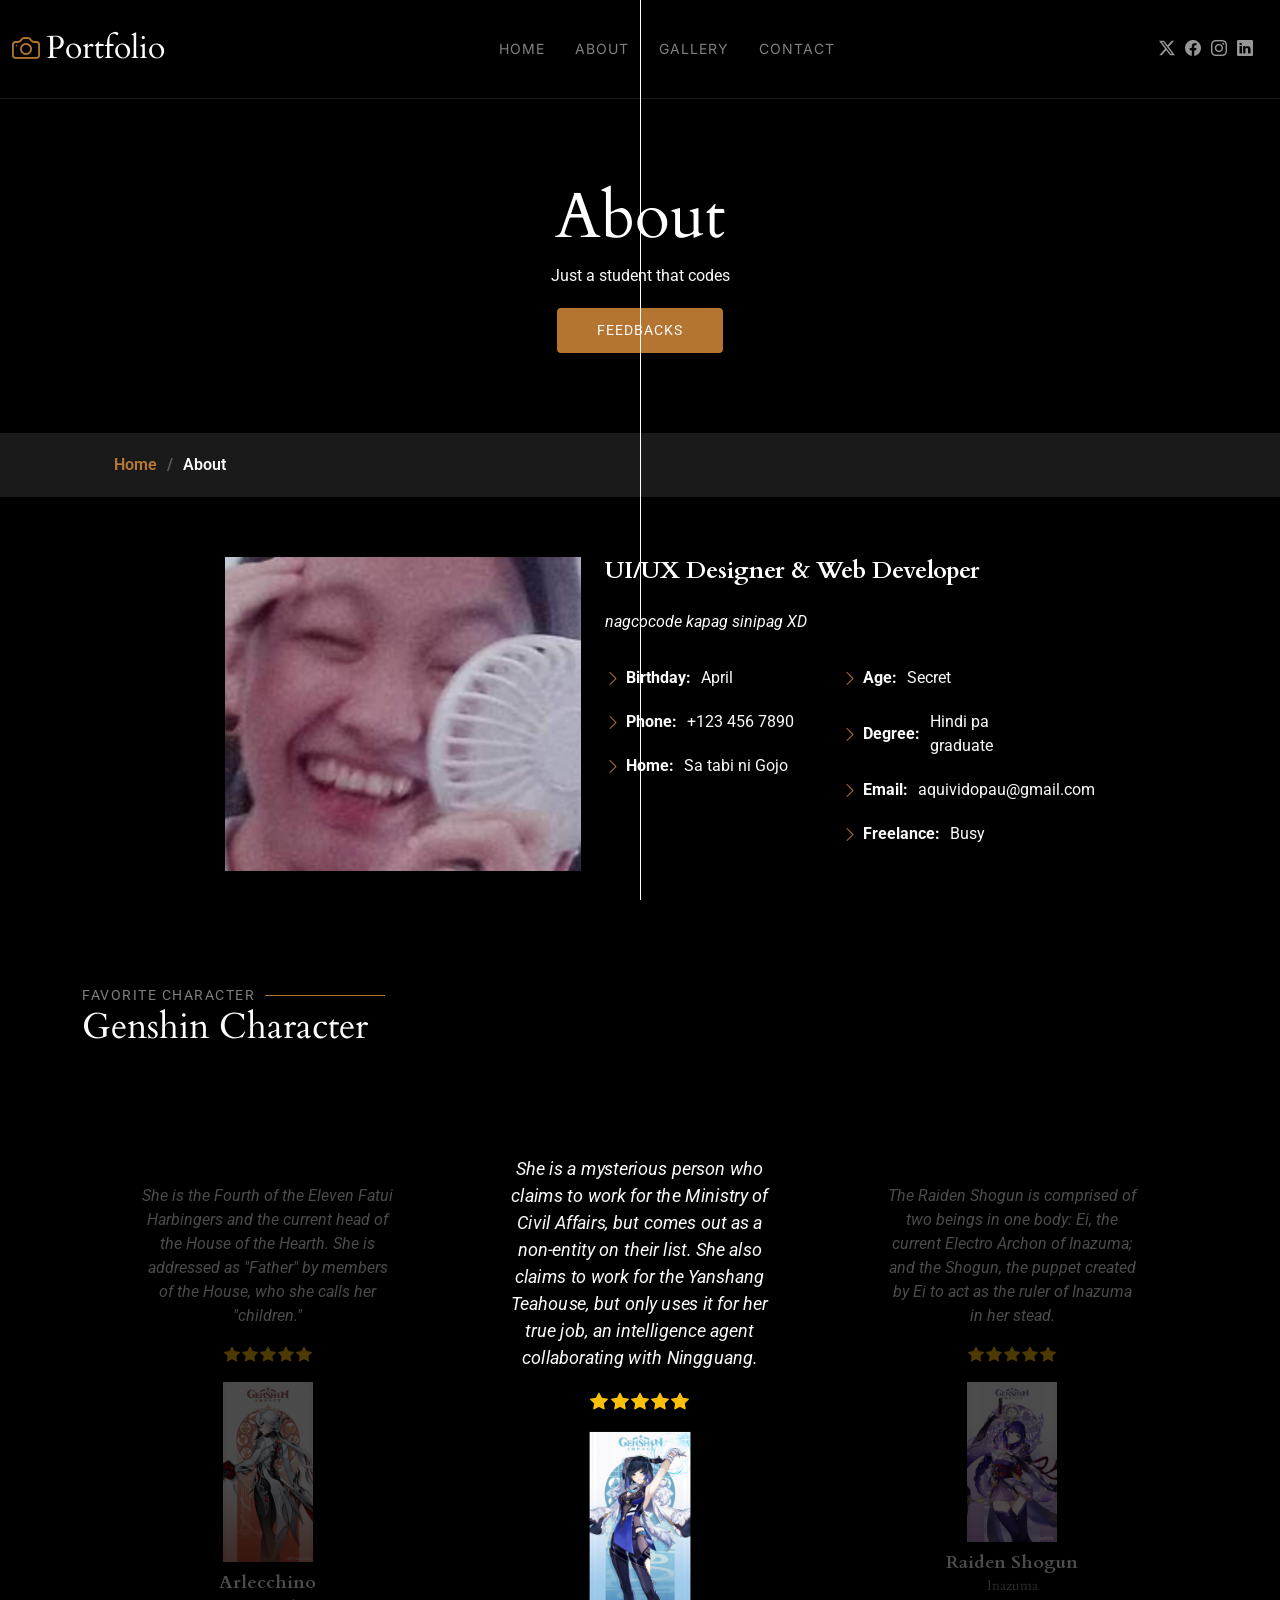
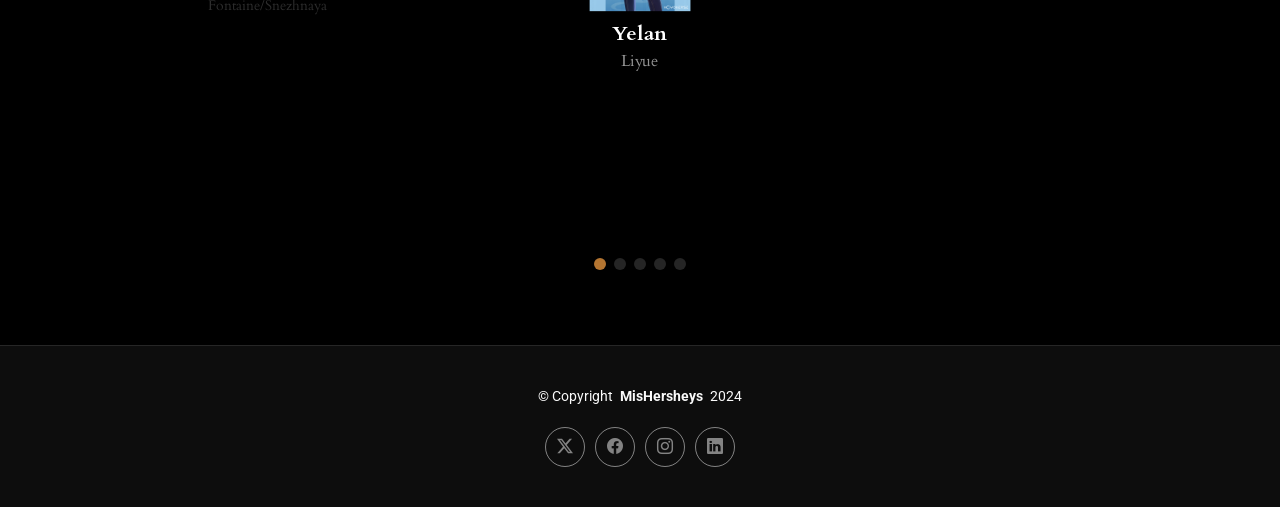
==== about.html @ ea3044c4 "initial commit" ====
<!DOCTYPE html>
<html lang="en">

<head>
  <meta charset="utf-8">
  <meta content="width=device-width, initial-scale=1.0" name="viewport">
  <title>About</title>
  <meta name="description" content="">
  <meta name="keywords" content="">

  <!-- Favicons -->
  <link href="assets/img/favicon.png" rel="icon">
  <link href="assets/img/apple-touch-icon.png" rel="apple-touch-icon">

  <!-- Fonts -->
  <link href="https://fonts.googleapis.com" rel="preconnect">
  <link href="https://fonts.gstatic.com" rel="preconnect" crossorigin>
  <link
    href="https://fonts.googleapis.com/css2?family=Roboto:ital,wght@0,100;0,300;0,400;0,500;0,700;0,900;1,100;1,300;1,400;1,500;1,700;1,900&family=Inter:wght@100;200;300;400;500;600;700;800;900&family=Cardo:ital,wght@0,400;0,700;1,400;1,700&display=swap"
    rel="stylesheet">

  <!-- Vendor CSS Files -->
  <link href="assets/vendor/bootstrap/css/bootstrap.min.css" rel="stylesheet">
  <link href="assets/vendor/bootstrap-icons/bootstrap-icons.css" rel="stylesheet">
  <link href="assets/vendor/aos/aos.css" rel="stylesheet">
  <link href="assets/vendor/glightbox/css/glightbox.min.css" rel="stylesheet">
  <link href="assets/vendor/swiper/swiper-bundle.min.css" rel="stylesheet">

  <!-- Main CSS File -->
  <link href="assets/css/main.css" rel="stylesheet">


</head>

<body class="about-page">

  <header id="header" class="header d-flex align-items-center sticky-top">
    <div class="container-fluid position-relative d-flex align-items-center justify-content-between">

      <a href="index.html" class="logo d-flex align-items-center me-auto me-xl-0">
        <i class="bi bi-camera"></i>
        <h1 class="sitename">Portfolio</h1>
      </a>

      <nav id="navmenu" class="navmenu">
        <ul>
          <li><a href="index.html">Home<br></a></li>
          <li><a href="about.html">About</a></li>
          <li><a href="gallery.html">Gallery</a></li>
          <li><a href="contact.html">Contact</a></li>
        </ul>
        <i class="mobile-nav-toggle d-xl-none bi bi-list"></i>
      </nav>

      <div class="header-social-links">
        <a href="#" class="twitter"><i class="bi bi-twitter-x"></i></a>
        <a href="#" class="facebook"><i class="bi bi-facebook"></i></a>
        <a href="#" class="instagram"><i class="bi bi-instagram"></i></a>
        <a href="#" class="linkedin"><i class="bi bi-linkedin"></i></a>
      </div>

    </div>
  </header>

  <main class="main">

    <!-- Page Title -->
    <div class="page-title" data-aos="fade">
      <div class="heading">
        <div class="container">
          <div class="row d-flex justify-content-center text-center">
            <div class="col-lg-8">
              <h1>About</h1>
              <p class="mb-0">Just a student that codes</p>
              <a href="contact.html" class="cta-btn">Feedbacks<br></a>
            </div>
          </div>
        </div>
      </div>
      <nav class="breadcrumbs">
        <div class="container">
          <ol>
            <li><a href="index.html">Home</a></li>
            <li class="current">About</li>
          </ol>
        </div>
      </nav>
    </div><!-- End Page Title -->

    <!-- About Section -->
    <section id="about" class="about section">

      <div class="container" data-aos="fade-up" data-aos-delay="100">

        <div class="row gy-4 justify-content-center">
          <div class="col-lg-4">
            <img src="assets/img/jinni.jpg" class="img-fluid" alt="">
          </div>
          <div class="col-lg-5 content">
            <h2>UI/UX Designer &amp; Web Developer</h2>
            <p class="fst-italic py-3">
              nagcocode kapag sinipag XD
            </p>
            <div class="row">
              <div class="col-lg-6">
                <ul>
                  <li><i class="bi bi-chevron-right"></i> <strong>Birthday:</strong> <span>April</span></li>
                  <li><i class="bi bi-chevron-right"></i> <strong>Phone:</strong> <span>+123 456 7890</span></li>
                  <li><i class="bi bi-chevron-right"></i> <strong>Home:</strong> <span>Sa tabi ni Gojo</span></li>
                </ul>
              </div>
              <div class="col-lg-6">
                <ul>
                  <li><i class="bi bi-chevron-right"></i> <strong>Age:</strong> <span>Secret</span></li>
                  <li><i class="bi bi-chevron-right"></i> <strong>Degree:</strong> <span>Hindi pa graduate</span></li>
                  <li><i class="bi bi-chevron-right"></i> <strong>Email:</strong> <span>aquividopau@gmail.com</span>
                  </li>
                  <li><i class="bi bi-chevron-right"></i> <strong>Freelance:</strong> <span>Busy</span></li>
                </ul>
              </div>
            </div>
          </div>
        </div>

      </div>

    </section><!-- /About Section -->

    <!-- Testimonials Section -->
    <section id="testimonials" class="testimonials section">

      <!-- Section Title -->
      <div class="container section-title" data-aos="fade-up">
        <h2>Favorite Character</h2>
        <p>Genshin Character</p>
      </div><!-- End Section Title -->

      <div class="container" data-aos="fade-up" data-aos-delay="100">

        <div class="swiper init-swiper">
          <script type="application/json" class="swiper-config">
            {
              "loop": true,
              "speed": 600,
              "autoplay": {
                "delay": 5000
              },
              "slidesPerView": "auto",
              "pagination": {
                "el": ".swiper-pagination",
                "type": "bullets",
                "clickable": true
              },
              "breakpoints": {
                "320": {
                  "slidesPerView": 1,
                  "spaceBetween": 40
                },
                "1200": {
                  "slidesPerView": 3,
                  "spaceBetween": 1
                }
              }
            }
          </script>
          <div class="swiper-wrapper">
            <div class="swiper-slide">
              <div class="testimonial-item">
                <div class="stars">
                  <p>
                    She is the Fourth of the Eleven Fatui Harbingers and the current head of the House of the Hearth.
                    She is addressed as "Father" by members of the House, who she calls her "children."
                  </p>
                  <i class="bi bi-star-fill"></i><i class="bi bi-star-fill"></i><i class="bi bi-star-fill"></i><i
                    class="bi bi-star-fill"></i><i class="bi bi-star-fill"></i>
                </div>
                <div class="profile mt-auto">
                  <img src="assets/img/testimonials/Arlecchino_Card.png" class="testimonial-img" alt="">
                  <h3>Arlecchino</h3>
                  <h4>Fontaine/Snezhnaya</h4>
                </div>
              </div>
            </div><!-- End testimonial item -->

            <div class="swiper-slide">
              <div class="testimonial-item">
                <p>
                  She is a mysterious person who claims to work for the Ministry of Civil Affairs, but comes out as a
                  non-entity on their list. She also claims to work for the Yanshang Teahouse, but only uses it for her
                  true job, an intelligence agent collaborating with Ningguang.
                </p>
                <div class="stars">
                  <i class="bi bi-star-fill"></i><i class="bi bi-star-fill"></i><i class="bi bi-star-fill"></i><i
                    class="bi bi-star-fill"></i><i class="bi bi-star-fill"></i>
                </div>
                <div class="profile mt-auto">
                  <img src="assets/img/testimonials/Yelan_Card.png" class="testimonial-img" alt="">
                  <h3>Yelan</h3>
                  <h4>Liyue</h4>
                </div>
              </div>
            </div><!-- End testimonial item -->

            <div class="swiper-slide">
              <div class="testimonial-item">
                <div class="stars">
                  <p>
                    The Raiden Shogun is comprised of two beings in one body: Ei, the current Electro Archon of Inazuma;
                    and the Shogun, the puppet created by Ei to act as the ruler of Inazuma in her stead.
                  </p>
                  <i class="bi bi-star-fill"></i><i class="bi bi-star-fill"></i><i class="bi bi-star-fill"></i><i
                    class="bi bi-star-fill"></i><i class="bi bi-star-fill"></i>
                </div>
                <div class="profile mt-auto">
                  <img src="assets/img/testimonials/Raiden_Shogun_Card.png" class="testimonial-img" alt="">
                  <h3>Raiden Shogun</h3>
                  <h4>Inazuma</h4>
                </div>
              </div>
            </div><!-- End testimonial item -->

            <div class="swiper-slide">
              <div class="testimonial-item">
                <div class="stars">
                  <p>
                    A Saurian Hunter from the Scions of the Canopy with the Ancient Name "Malipo," Kinich is a taciturn
                    individual who has a knack for calculating the price of any request — even wetwork — due to his
                    utilitarian philosophy. He is almost always seen with the egocentric self-proclaimed "Almighty
                    Dragonlord" K'uhul Ajaw, whom he regularly quarrels with.
                  </p>
                  <i class="bi bi-star-fill"></i><i class="bi bi-star-fill"></i><i class="bi bi-star-fill"></i><i
                    class="bi bi-star-fill"></i><i class="bi bi-star-fill"></i>
                </div>

                <div class="profile mt-auto">
                  <img src="assets/img/testimonials/Kinich_Card.png" class="testimonial-img" alt="">
                  <h3>Kinich</h3>
                  <h4>Natlan</h4>
                </div>
              </div>
            </div><!-- End testimonial item -->

            <div class="swiper-slide">
              <div class="testimonial-item">
                <div class="stars">
                  <p>
                    A wandering samurai of the once-famed Kaedehara Clan with an ability to read the sounds of nature,
                    Kazuha is a temporary crewmember of The Crux. Despite being burdened by the many happenings of his
                    past, Kazuha still maintains an easygoing disposition.
                  </p>
                  <i class="bi bi-star-fill"></i><i class="bi bi-star-fill"></i><i class="bi bi-star-fill"></i><i
                    class="bi bi-star-fill"></i><i class="bi bi-star-fill"></i>
                </div>

                <div class="profile mt-auto">
                  <img src="assets/img/testimonials/Kaedehara_Kazuha_Card.png" class="testimonial-img" alt="">
                  <h3>Kaedehara Kazuha</h3>
                  <h4>Inazuma</h4>
                </div>
              </div>
            </div><!-- End testimonial item -->

          </div>
          <div class="swiper-pagination"></div>
        </div>

      </div>

    </section><!-- /Testimonials Section -->

  </main>

  <footer id="footer" class="footer">

    <div class="container">
      <div class="copyright text-center ">
        <p>© <span>Copyright</span> <strong class="px-1 sitename">MisHersheys</strong> <span>2024</span></p>
      </div>
      <div class="social-links d-flex justify-content-center">
        <a href=""><i class="bi bi-twitter-x"></i></a>
        <a href=""><i class="bi bi-facebook"></i></a>
        <a href=""><i class="bi bi-instagram"></i></a>
        <a href=""><i class="bi bi-linkedin"></i></a>
      </div>

    </div>

  </footer>

  <!-- Scroll Top -->
  <a href="#" id="scroll-top" class="scroll-top d-flex align-items-center justify-content-center"><i
      class="bi bi-arrow-up-short"></i></a>

  <!-- Preloader -->
  <div id="preloader">
    <div class="line"></div>
  </div>

  <!-- Vendor JS Files -->
  <script src="assets/vendor/bootstrap/js/bootstrap.bundle.min.js"></script>
  <script src="assets/vendor/php-email-form/validate.js"></script>
  <script src="assets/vendor/aos/aos.js"></script>
  <script src="assets/vendor/glightbox/js/glightbox.min.js"></script>
  <script src="assets/vendor/swiper/swiper-bundle.min.js"></script>

  <!-- Main JS File -->
  <script src="assets/js/main.js"></script>

</body>

</html>
---- assets/css/main.css ----
/**
* Template Name: PhotoFolio
* Template URL: https://bootstrapmade.com/photofolio-bootstrap-photography-website-template/
* Updated: Aug 07 2024 with Bootstrap v5.3.3
* Author: BootstrapMade.com
* License: https://bootstrapmade.com/license/
*/

/*--------------------------------------------------------------
# Font & Color Variables
# Help: https://bootstrapmade.com/color-system/
--------------------------------------------------------------*/
/* Fonts */
:root {
  --default-font: "Roboto", system-ui, -apple-system, "Segoe UI", Roboto, "Helvetica Neue", Arial, "Noto Sans", "Liberation Sans", sans-serif, "Apple Color Emoji", "Segoe UI Emoji", "Segoe UI Symbol", "Noto Color Emoji";
  --heading-font: "Cardo", sans-serif;
  --nav-font: "Inter", sans-serif;
}

/* Global Colors - The following color variables are used throughout the website. Updating them here will change the color scheme of the entire website */
:root {
  --background-color: #000000;
  /* Background color for the entire website, including individual sections */
  --default-color: #fafafa;
  /* Default color used for the majority of the text content across the entire website */
  --heading-color: #ffffff;
  /* Color for headings, subheadings and title throughout the website */
  --accent-color: #df913dce;
  /* Accent color that represents your brand on the website. It's used for buttons, links, and other elements that need to stand out */
  --surface-color: #1a1a1a;
  /* The surface color is used as a background of boxed elements within sections, such as cards, icon boxes, or other elements that require a visual separation from the global background. */
  --contrast-color: #ffffff;
  /* Contrast color for text, ensuring readability against backgrounds of accent, heading, or default colors. */
}

/* Nav Menu Colors - The following color variables are used specifically for the navigation menu. They are separate from the global colors to allow for more customization options */
:root {
  --nav-color: rgba(255, 255, 255, 0.5);
  /* The default color of the main navmenu links */
  --nav-hover-color: #ffffff;
  /* Applied to main navmenu links when they are hovered over or active */
  --nav-mobile-background-color: #1a1a1a;
  /* Used as the background color for mobile navigation menu */
  --nav-dropdown-background-color: #1a1a1a;
  /* Used as the background color for dropdown items that appear when hovering over primary navigation items */
  --nav-dropdown-color: rgba(255, 255, 255, 0.5);
  /* Used for navigation links of the dropdown items in the navigation menu. */
  --nav-dropdown-hover-color: #ffffff;
  /* Similar to --nav-hover-color, this color is applied to dropdown navigation links when they are hovered over. */
}

/* Color Presets - These classes override global colors when applied to any section or element, providing reuse of the sam color scheme. */

.light-background {
  --background-color: #1a1a1a;
  --surface-color: #343434;
}

.dark-background {
  --background-color: #060606;
  --default-color: #ffffff;
  --heading-color: #ffffff;
  --surface-color: #252525;
  --contrast-color: #ffffff;
}

/* Smooth scroll */
:root {
  scroll-behavior: smooth;
}

/*--------------------------------------------------------------
# General Styling & Shared Classes
--------------------------------------------------------------*/
body {
  color: var(--default-color);
  background-color: var(--background-color);
  font-family: var(--default-font);
}

a {
  color: var(--accent-color);
  text-decoration: none;
  transition: 0.3s;
}

a:hover {
  color: color-mix(in srgb, var(--accent-color), transparent 25%);
  text-decoration: none;
}

h1,
h2,
h3,
h4,
h5,
h6 {
  color: var(--heading-color);
  font-family: var(--heading-font);
}

/* PHP Email Form Messages
------------------------------*/
.php-email-form .error-message {
  display: none;
  background: #df1529;
  color: #ffffff;
  text-align: left;
  padding: 15px;
  margin-bottom: 24px;
  font-weight: 600;
}

.php-email-form .sent-message {
  display: none;
  color: #ffffff;
  background: #059652;
  text-align: center;
  padding: 15px;
  margin-bottom: 24px;
  font-weight: 600;
}

.php-email-form .loading {
  display: none;
  background: var(--surface-color);
  text-align: center;
  padding: 15px;
  margin-bottom: 24px;
}

.php-email-form .loading:before {
  content: "";
  display: inline-block;
  border-radius: 50%;
  width: 24px;
  height: 24px;
  margin: 0 10px -6px 0;
  border: 3px solid var(--accent-color);
  border-top-color: var(--surface-color);
  animation: php-email-form-loading 1s linear infinite;
}

@keyframes php-email-form-loading {
  0% {
    transform: rotate(0deg);
  }

  100% {
    transform: rotate(360deg);
  }
}

/*--------------------------------------------------------------
# Global Header
--------------------------------------------------------------*/
.header {
  color: var(--default-color);
  background-color: var(--background-color);
  padding: 20px 0;
  transition: all 0.5s;
  z-index: 997;
  border-bottom: 1px solid var(--background-color);
}

.header .logo {
  line-height: 1;
}

.header .logo img {
  max-height: 36px;
  margin-right: 8px;
}

.header .logo h1 {
  font-size: 32px;
  margin: 0;
  font-weight: 400;
  color: var(--heading-color);
}

.header .logo i {
  font-size: 28px;
  margin-right: 6px;
}

.header .header-social-links {
  padding-right: 15px;
}

.header .header-social-links a {
  color: color-mix(in srgb, var(--default-color), transparent 40%);
  padding-left: 6px;
  display: inline-block;
  transition: 0.3s;
  font-size: 16px;
}

.header .header-social-links a:hover {
  color: var(--accent-color);
}

.header .header-social-links a i {
  line-height: 0px;
}

@media (max-width: 1200px) {
  .header .logo {
    order: 1;
  }

  .header .logo h1 {
    font-size: 26px;
  }

  .header .logo i {
    font-size: 20px;
  }

  .header .header-social-links {
    order: 2;
  }

  .header .header-social-links a {
    font-size: 16px;
  }

  .header .navmenu {
    order: 3;
  }
}

.scrolled .header {
  border-color: color-mix(in srgb, var(--background-color) 90%, white 20%);
}

/*--------------------------------------------------------------
# Navigation Menu
--------------------------------------------------------------*/
/* Navmenu - Desktop */
@media (min-width: 1200px) {
  .navmenu {
    padding: 0;
  }

  .navmenu ul {
    margin: 0;
    padding: 0;
    display: flex;
    list-style: none;
    align-items: center;
  }

  .navmenu li {
    position: relative;
  }

  .navmenu a,
  .navmenu a:focus {
    color: var(--nav-color);
    padding: 18px 15px;
    font-size: 14px;
    font-family: var(--nav-font);
    font-weight: 400;
    display: flex;
    align-items: center;
    justify-content: space-between;
    white-space: nowrap;
    transition: 0.3s;
    text-transform: uppercase;
    letter-spacing: 1px;
  }

  .navmenu a i,
  .navmenu a:focus i {
    font-size: 12px;
    line-height: 0;
    margin-left: 5px;
    transition: 0.3s;
  }

  .navmenu li:last-child a {
    padding-right: 0;
  }

  .navmenu li:hover>a,
  .navmenu .active,
  .navmenu .active:focus {
    color: var(--nav-hover-color);
  }

  .navmenu .dropdown ul {
    margin: 0;
    padding: 10px 0;
    background: var(--nav-dropdown-background-color);
    display: block;
    position: absolute;
    visibility: hidden;
    left: 14px;
    top: 130%;
    opacity: 0;
    transition: 0.3s;
    border-radius: 4px;
    z-index: 99;
  }

  .navmenu .dropdown ul li {
    min-width: 200px;
  }

  .navmenu .dropdown ul a {
    padding: 10px 20px;
    font-size: 15px;
    text-transform: none;
    color: var(--nav-dropdown-color);
  }

  .navmenu .dropdown ul a i {
    font-size: 12px;
  }

  .navmenu .dropdown ul a:hover,
  .navmenu .dropdown ul .active:hover,
  .navmenu .dropdown ul li:hover>a {
    color: var(--nav-dropdown-hover-color);
  }

  .navmenu .dropdown:hover>ul {
    opacity: 1;
    top: 100%;
    visibility: visible;
  }

  .navmenu .dropdown .dropdown ul {
    top: 0;
    left: -90%;
    visibility: hidden;
  }

  .navmenu .dropdown .dropdown:hover>ul {
    opacity: 1;
    top: 0;
    left: -100%;
    visibility: visible;
  }
}

/* Navmenu - Mobile */
@media (max-width: 1199px) {
  .mobile-nav-toggle {
    color: var(--nav-color);
    font-size: 28px;
    line-height: 0;
    margin-right: 10px;
    cursor: pointer;
    transition: color 0.3s;
  }

  .navmenu {
    padding: 0;
    z-index: 9997;
  }

  .navmenu ul {
    display: none;
    position: absolute;
    inset: 60px 20px 20px 20px;
    padding: 10px 0;
    margin: 0;
    border-radius: 6px;
    background-color: var(--nav-mobile-background-color);
    overflow-y: auto;
    transition: 0.3s;
    z-index: 9998;
    box-shadow: 0px 0px 30px rgba(0, 0, 0, 0.1);
  }

  .navmenu a,
  .navmenu a:focus {
    color: var(--nav-dropdown-color);
    padding: 10px 20px;
    font-family: var(--nav-font);
    font-size: 17px;
    font-weight: 500;
    display: flex;
    align-items: center;
    justify-content: space-between;
    white-space: nowrap;
    transition: 0.3s;
  }

  .navmenu a i,
  .navmenu a:focus i {
    font-size: 12px;
    line-height: 0;
    margin-left: 5px;
    width: 30px;
    height: 30px;
    display: flex;
    align-items: center;
    justify-content: center;
    border-radius: 50%;
    transition: 0.3s;
    background-color: color-mix(in srgb, var(--accent-color), transparent 90%);
  }

  .navmenu a i:hover,
  .navmenu a:focus i:hover {
    background-color: var(--accent-color);
    color: var(--contrast-color);
  }

  .navmenu a:hover,
  .navmenu .active,
  .navmenu .active:focus {
    color: var(--nav-dropdown-hover-color);
  }

  .navmenu .active i,
  .navmenu .active:focus i {
    background-color: var(--accent-color);
    color: var(--contrast-color);
    transform: rotate(180deg);
  }

  .navmenu .dropdown ul {
    position: static;
    display: none;
    z-index: 99;
    padding: 10px 0;
    margin: 10px 20px;
    background-color: var(--nav-dropdown-background-color);
    border: 1px solid color-mix(in srgb, var(--default-color), transparent 90%);
    box-shadow: none;
    transition: all 0.5s ease-in-out;
  }

  .navmenu .dropdown ul ul {
    background-color: rgba(33, 37, 41, 0.1);
  }

  .navmenu .dropdown>.dropdown-active {
    display: block;
    background-color: rgba(33, 37, 41, 0.03);
  }

  .mobile-nav-active {
    overflow: hidden;
  }

  .mobile-nav-active .mobile-nav-toggle {
    color: #fff;
    position: absolute;
    font-size: 32px;
    top: 15px;
    right: 15px;
    margin-right: 0;
    z-index: 9999;
  }

  .mobile-nav-active .navmenu {
    position: fixed;
    overflow: hidden;
    inset: 0;
    background: rgba(33, 37, 41, 0.8);
    transition: 0.3s;
  }

  .mobile-nav-active .navmenu>ul {
    display: block;
  }
}

/*--------------------------------------------------------------
# Global Footer
--------------------------------------------------------------*/
.footer {
  --background-color: color-mix(in srgb, var(--default-color), transparent 95%);
  border-top: 1px solid color-mix(in srgb, var(--default-color), transparent 90%);
  color: var(--default-color);
  background-color: var(--background-color);
  font-size: 14px;
  padding: 40px 0;
  position: relative;
}

.footer .copyright p {
  margin-bottom: 0;
}

.footer .social-links {
  margin-top: 20px;
}

.footer .social-links a {
  display: flex;
  align-items: center;
  justify-content: center;
  width: 40px;
  height: 40px;
  border-radius: 50%;
  border: 1px solid color-mix(in srgb, var(--default-color), transparent 50%);
  font-size: 16px;
  color: color-mix(in srgb, var(--default-color), transparent 50%);
  margin: 0 5px;
  transition: 0.3s;
}

.footer .social-links a:hover {
  color: var(--accent-color);
  border-color: var(--accent-color);
}

.footer .credits {
  margin-top: 10px;
  font-size: 13px;
  text-align: center;
}

/*--------------------------------------------------------------
# Preloader
--------------------------------------------------------------*/
#preloader {
  display: flex;
  position: fixed;
  inset: 0;
  width: 100%;
  height: 100vh;
  z-index: 99999;
}

#preloader:before,
#preloader:after {
  content: "";
  background-color: #000000;
  position: absolute;
  inset: 0;
  width: 50%;
  height: 100%;
  transition: all 0.3s ease 0s;
  z-index: -1;
}

#preloader:after {
  left: auto;
  right: 0;
}

#preloader .line {
  position: relative;
  overflow: hidden;
  margin: auto;
  width: 1px;
  height: 280px;
  transition: all 0.8s ease 0s;
}

#preloader .line:before {
  content: "";
  position: absolute;
  background-color: #ffffff;
  left: 0;
  top: 50%;
  width: 1px;
  height: 0%;
  transform: translateY(-50%);
  animation: lineincrease 1000ms ease-in-out 0s forwards;
}

#preloader .line:after {
  content: "";
  position: absolute;
  background-color: color-mix(in srgb, var(--default-color), transparent 95%);
  left: 0;
  top: 0;
  width: 1px;
  height: 100%;
  transform: translateY(-100%);
  animation: linemove 1200ms linear 0s infinite;
  animation-delay: 2000ms;
}

#preloader.loaded .line {
  opacity: 0;
  height: 100% !important;
}

#preloader.loaded .line:after {
  opacity: 0;
}

#preloader.loaded:before,
#preloader.loaded:after {
  animation: preloaderfinish 300ms ease-in-out 500ms forwards;
}

@keyframes lineincrease {
  0% {
    height: 0%;
  }

  100% {
    height: 100%;
  }
}

@keyframes linemove {
  0% {
    transform: translateY(200%);
  }

  100% {
    transform: translateY(-100%);
  }
}

@keyframes preloaderfinish {
  0% {
    width: 5 0%;
  }

  100% {
    width: 0%;
  }
}

/*--------------------------------------------------------------
# Scroll Top Button
--------------------------------------------------------------*/
.scroll-top {
  position: fixed;
  visibility: hidden;
  opacity: 0;
  right: 15px;
  bottom: -15px;
  z-index: 99999;
  background-color: var(--accent-color);
  width: 44px;
  height: 44px;
  border-radius: 50px;
  transition: all 0.4s;
}

.scroll-top i {
  font-size: 24px;
  color: var(--default-color);
  line-height: 0;
}

.scroll-top:hover {
  background-color: color-mix(in srgb, var(--accent-color), transparent 20%);
}

.scroll-top.active {
  visibility: visible;
  opacity: 1;
  bottom: 15px;
}

/*--------------------------------------------------------------
# Disable aos animation delay on mobile devices
--------------------------------------------------------------*/
@media screen and (max-width: 768px) {
  [data-aos-delay] {
    transition-delay: 0 !important;
  }
}

/*--------------------------------------------------------------
# Global Page Titles & Breadcrumbs
--------------------------------------------------------------*/
.page-title {
  color: var(--default-color);
  background-color: var(--background-color);
  position: relative;
}

.page-title .heading {
  padding: 80px 0;
  border-top: 1px solid color-mix(in srgb, var(--default-color), transparent 90%);
}

.page-title .heading h1 {
  font-size: 64px;
  font-weight: 400;
}

.page-title .heading .cta-btn {
  color: var(--default-color);
  background: var(--accent-color);
  font-weight: 400;
  font-size: 14px;
  display: inline-block;
  margin-top: 20px;
  padding: 12px 40px;
  border-radius: 4px;
  transition: 0.5s;
  text-transform: uppercase;
  letter-spacing: 1px;
}

.page-title .heading .cta-btn:hover {
  background-color: color-mix(in srgb, var(--accent-color) 90%, white 10%);
}

.page-title nav {
  background-color: color-mix(in srgb, var(--default-color), transparent 90%);
  padding: 20px 0;
}

.page-title nav ol {
  display: flex;
  flex-wrap: wrap;
  list-style: none;
  margin: 0;
  font-size: 16px;
  font-weight: 600;
}

.page-title nav ol li+li {
  padding-left: 10px;
}

.page-title nav ol li+li::before {
  content: "/";
  display: inline-block;
  padding-right: 10px;
  color: color-mix(in srgb, var(--default-color), transparent 70%);
}

/*--------------------------------------------------------------
# Global Sections
--------------------------------------------------------------*/
section,
.section {
  color: var(--default-color);
  background-color: var(--background-color);
  padding: 60px 0;
  scroll-margin-top: 100px;
  overflow: clip;
}

@media (max-width: 1199px) {

  section,
  .section {
    scroll-margin-top: 66px;
  }
}

/*--------------------------------------------------------------
# Global Section Titles
--------------------------------------------------------------*/
.section-title {
  padding-bottom: 60px;
  position: relative;
}

.section-title h2 {
  font-size: 14px;
  font-weight: 400;
  padding: 0;
  line-height: 1px;
  margin: 0;
  letter-spacing: 1.5px;
  text-transform: uppercase;
  color: color-mix(in srgb, var(--default-color), transparent 50%);
  position: relative;
  font-family: var(--default-font);
}

.section-title h2::after {
  content: "";
  width: 120px;
  height: 1px;
  display: inline-block;
  background: var(--accent-color);
  margin: 4px 10px;
}

.section-title p {
  color: var(--heading-color);
  margin: 0;
  font-size: 36px;
  font-weight: 400;
  font-family: var(--heading-font);
}

/*--------------------------------------------------------------
# Hero Section
--------------------------------------------------------------*/
.hero {
  width: 100%;
  min-height: 30vh;
  position: relative;
  padding: 120px 0 60px 0;
  display: flex;
  align-items: center;
}

.hero h2 {
  margin: 0 0 10px 0;
  font-size: 38px;
  font-weight: 700;
}

.hero h2 .underlight {
  position: relative;
  z-index: 1;
  padding: 0 5px;
  display: inline-block;
}

.hero h2 .underlight:before {
  content: "";
  position: absolute;
  height: 50%;
  bottom: 0;
  left: 0;
  right: 0;
  background: var(--accent-color);
  z-index: -1;
}

.hero p {
  color: color-mix(in srgb, var(--default-color), transparent 30%);
  margin-bottom: 30px;
  font-size: 18px;
}

@media (max-width: 768px) {
  .hero h2 {
    font-size: 32px;
  }
}

.hero .btn-get-started {
  color: var(--contrast-color);
  background: var(--accent-color);
  font-weight: 400;
  font-size: 14px;
  display: inline-block;
  padding: 12px 40px;
  border-radius: 4px;
  transition: 0.5s;
  text-transform: uppercase;
  letter-spacing: 1px;
}

.hero .btn-get-started:hover {
  background-color: color-mix(in srgb, var(--accent-color) 90%, white 10%);
}

/*--------------------------------------------------------------
# Gallery Section
--------------------------------------------------------------*/
.gallery .gallery-item {
  position: relative;
  overflow: hidden;
  border-radius: 10px;
}

.gallery .gallery-item img {
  transition: 0.3s;
}

.gallery .gallery-links {
  position: absolute;
  inset: 0;
  opacity: 0;
  transition: all ease-in-out 0.3s;
  background: rgba(0, 0, 0, 0.6);
  z-index: 3;
}

.gallery .gallery-links .preview-link,
.gallery .gallery-links .details-link {
  font-size: 20px;
  color: rgba(255, 255, 255, 0.5);
  transition: 0.3s;
  line-height: 1.2;
  margin: 30px 8px 0 8px;
}

.gallery .gallery-links .preview-link:hover,
.gallery .gallery-links .details-link:hover {
  color: #ffffff;
}

.gallery .gallery-links .details-link {
  font-size: 30px;
  line-height: 0;
}

.gallery .gallery-item:hover .gallery-links {
  opacity: 1;
}

.gallery .gallery-item:hover .preview-link,
.gallery .gallery-item:hover .details-link {
  margin-top: 0;
}

.gallery .gallery-item:hover img {
  transform: scale(1.1);
}

.glightbox-clean .gslide-description {
  background: #272727;
}

.glightbox-clean .gslide-title {
  color: rgba(255, 255, 255, 0.8);
  margin: 0;
}

/*--------------------------------------------------------------
# About Section
--------------------------------------------------------------*/
.about .content h2 {
  font-weight: 700;
  font-size: 24px;
}

.about .content ul {
  list-style: none;
  padding: 0;
}

.about .content ul li {
  margin-bottom: 20px;
  display: flex;
  align-items: center;
}

.about .content ul strong {
  margin-right: 10px;
}

.about .content ul i {
  font-size: 16px;
  margin-right: 5px;
  color: var(--accent-color);
  line-height: 0;

}

/*--------------------------------------------------------------
# Testimonials Section
--------------------------------------------------------------*/
.testimonials .testimonial-item{
  background-color: var(white);
  box-shadow: 0px 0 20px rgba(0, 0, 0, 0.1);
  box-sizing: content-box;
  padding: 30px;
  margin: 40px 30px;
  min-height: 320px;
  display: flex;
  flex-direction: column;
  text-align: center;
  transition: 0.3s;
}
 


.testimonials .testimonial-item .stars {
  margin-bottom: 15px;
}

.testimonials .testimonial-item .stars i {
  color: #ffc107;
  margin: 0 1px;
}

.testimonials .testimonial-item .testimonial-img {
  width: 90px;
  border: 4px solid var(white);
  margin: 0 auto;
}

.testimonials .testimonial-item h3 {
  font-size: 18px;
  font-weight: bold;
  margin: 10px 0 5px 0;
  color: white;
}

.testimonials .testimonial-item h4 {
  font-size: 14px;
  color: color-mix(in srgb, var(--default-color), transparent 40%);
  margin: 0;
}

.testimonials .testimonial-item p {
  font-style: italic;
  margin: 0 auto 15px auto;
}

.testimonials .swiper-wrapper {
  height: auto;
}

.testimonials .swiper-pagination {
  margin-top: 20px;
  position: relative;
}

.testimonials .swiper-pagination .swiper-pagination-bullet {
  width: 12px;
  height: 12px;
  background-color: color-mix(in srgb, var(--default-color), transparent 85%);
  opacity: 1;
}

.testimonials .swiper-pagination .swiper-pagination-bullet-active {
  background-color: var(--accent-color);
}

.testimonials .swiper-slide {
  opacity: 0.3;
}

@media (max-width: 1199px) {
  .testimonials .swiper-slide-active {
    opacity: 1;
  }

  .testimonials .swiper-pagination {
    margin-top: 0;
  }

  .testimonials .testimonial-item {
    margin: 40px 20px;
  }
}

@media (min-width: 1200px) {
  .testimonials .swiper-slide-next {
    opacity: 1;
    transform: scale(1.12);
  }
}

/*--------------------------------------------------------------
# Gallery Details Section
--------------------------------------------------------------*/
.gallery-details .portfolio-details-slider img {
  width: 100%;
}

.gallery-details .swiper-wrapper {
  height: auto;
}

.gallery-details .swiper-button-prev,
.gallery-details .swiper-button-next {
  width: 48px;
  height: 48px;
}

.gallery-details .swiper-button-prev:after,
.gallery-details .swiper-button-next:after {
  color: rgba(255, 255, 255, 0.8);
  background-color: rgba(0, 0, 0, 0.15);
  font-size: 24px;
  border-radius: 50%;
  width: 48px;
  height: 48px;
  display: flex;
  align-items: center;
  justify-content: center;
  transition: 0.3s;
}

.gallery-details .swiper-button-prev:hover:after,
.gallery-details .swiper-button-next:hover:after {
  background-color: rgba(0, 0, 0, 0.3);
}

@media (max-width: 575px) {

  .gallery-details .swiper-button-prev,
  .gallery-details .swiper-button-next {
    display: none;
  }
}

.gallery-details .swiper-pagination {
  margin-top: 20px;
  position: relative;
}

.gallery-details .swiper-pagination .swiper-pagination-bullet {
  width: 10px;
  height: 10px;
  background-color: color-mix(in srgb, var(--default-color), transparent 85%);
  opacity: 1;
}

.gallery-details .swiper-pagination .swiper-pagination-bullet-active {
  background-color: var(--accent-color);
}

.gallery-details .portfolio-info h3 {
  font-size: 22px;
  font-weight: 700;
  margin-bottom: 20px;
  padding-bottom: 20px;
  position: relative;
}

.gallery-details .portfolio-info h3:after {
  content: "";
  position: absolute;
  display: block;
  width: 50px;
  height: 3px;
  background: var(--accent-color);
  left: 0;
  bottom: 0;
}

.gallery-details .portfolio-info ul {
  list-style: none;
  padding: 0;
  font-size: 15px;
}

.gallery-details .portfolio-info ul li {
  display: flex;
  flex-direction: column;
  padding-bottom: 15px;
}

.gallery-details .portfolio-info ul strong {
  text-transform: uppercase;
  font-weight: 400;
  color: color-mix(in srgb, var(--default-color), transparent 50%);
  font-size: 14px;
}

.gallery-details .portfolio-info .btn-visit {
  padding: 8px 40px;
  background: var(--accent-color);
  color: var(--contrast-color);
  border-radius: 50px;
  transition: 0.3s;
}

.gallery-details .portfolio-info .btn-visit:hover {
  background: color-mix(in srgb, var(--accent-color), transparent 20%);
}

.gallery-details .portfolio-description h2 {
  font-size: 26px;
  font-weight: 700;
  margin-bottom: 20px;
}

.gallery-details .portfolio-description p {
  padding: 0;
}

.gallery-details .portfolio-description .testimonial-item {
  padding: 30px 30px 0 30px;
  position: relative;
  background: color-mix(in srgb, var(--default-color), transparent 97%);
  margin-bottom: 50px;
}

.gallery-details .portfolio-description .testimonial-item .testimonial-img {
  width: 90px;
  border-radius: 50px;
  border: 6px solid var(--background-color);
  float: left;
  margin: 0 10px 0 0;
}

.gallery-details .portfolio-description .testimonial-item h3 {
  font-size: 18px;
  font-weight: bold;
  margin: 15px 0 5px 0;
  padding-top: 20px;
}

.gallery-details .portfolio-description .testimonial-item h4 {
  font-size: 14px;
  color: #6c757d;
  margin: 0;
}

.gallery-details .portfolio-description .testimonial-item .quote-icon-left,
.gallery-details .portfolio-description .testimonial-item .quote-icon-right {
  color: color-mix(in srgb, var(--accent-color), transparent 50%);
  font-size: 26px;
  line-height: 0;
}

.gallery-details .portfolio-description .testimonial-item .quote-icon-left {
  display: inline-block;
  left: -5px;
  position: relative;
}

.gallery-details .portfolio-description .testimonial-item .quote-icon-right {
  display: inline-block;
  right: -5px;
  position: relative;
  top: 10px;
  transform: scale(-1, -1);
}

.gallery-details .portfolio-description .testimonial-item p {
  font-style: italic;
  margin: 0 0 15px 0 0 0;
  padding: 0;
}

/*--------------------------------------------------------------
# Services Section
--------------------------------------------------------------*/
.services .service-item {
  background-color: var(--surface-color);
  padding: 50px 30px;
  transition: all 0.3s ease-in-out;
  height: 100%;
  position: relative;
  z-index: 1;
}

.services .service-item:before {
  content: "";
  position: absolute;
  background: var(--accent-color);
  inset: 100% 0 0 0;
  transition: all 0.3s;
  z-index: -1;
}

.services .service-item .icon {
  margin-bottom: 15px;
}

.services .service-item .icon i {
  color: var(--default-color);
  background-color: var(--accent-color);
  font-size: 24px;
  width: 56px;
  height: 56px;
  display: flex;
  align-items: center;
  justify-content: center;
  border-radius: 50%;
  transition: ease-in-out 0.3s;
}

.services .service-item h4 {
  font-weight: 700;
  margin-bottom: 15px;
  font-size: 20px;
  font-family: var(--default-font);
}

.services .service-item h4 a {
  color: var(--heading-color);
  transition: ease-in-out 0.3s;
}

.services .service-item p {
  line-height: 24px;
  font-size: 14px;
  margin-bottom: 0;
  transition: ease-in-out 0.3s;
}

.services .service-item:hover h4 a,
.services .service-item:hover p {
  color: var(--default-color);
}

.services .service-item:hover i {
  color: var(--accent-color);
  background-color: var(--default-color);
}

.services .service-item:hover:before {
  background: var(--accent-color);
  inset: 0;
  border-radius: 0px;
}

/*--------------------------------------------------------------
# Pricing Section
--------------------------------------------------------------*/
.pricing .pricing-item {
  border-bottom: 1px dashed color-mix(in srgb, var(--default-color), transparent 60%);
  width: 100%;
  height: 100%;
  padding: 0 0 15px 0;
}

.pricing .pricing-item h3 {
  margin: 0;
  font-size: 20px;
  font-weight: 600;
}

.pricing .pricing-item h4 {
  margin: 0;
  font-size: 18px;
  color: var(--accent-color);
}

/*--------------------------------------------------------------
# Contact Section
--------------------------------------------------------------*/
.contact .info-wrap {
  margin-bottom: 30px;
}

.contact .info-item i {
  font-size: 20px;
  color: var(--accent-color);
  width: 56px;
  height: 56px;
  display: flex;
  justify-content: center;
  align-items: center;
  transition: all 0.3s ease-in-out;
  border-radius: 50%;
  border: 1px solid color-mix(in srgb, var(--accent-color), transparent 40%);
  margin-right: 15px;
}

.contact .info-item h3 {
  font-size: 18px;
  font-weight: 700;
  margin: 0 0 5px 0;
  font-family: var(--default-font);
}

.contact .info-item p {
  padding: 0;
  margin-bottom: 0;
  font-size: 14px;
}

.contact .info-item:hover i {
  background: var(--accent-color);
  color: var(--contrast-color);
}

@media (max-width: 575px) {
  .contact .php-email-form {
    padding: 20px;
  }
}

.contact .php-email-form input[type=text],
.contact .php-email-form input[type=email],
.contact .php-email-form textarea {
  font-size: 14px;
  padding: 10px 15px;
  box-shadow: none;
  border-radius: 0;
  color: var(--default-color);
  background-color: var(--surface-color);
  border-color: color-mix(in srgb, var(--default-color), transparent 80%);
}

.contact .php-email-form input[type=text]:focus,
.contact .php-email-form input[type=email]:focus,
.contact .php-email-form textarea:focus {
  border-color: var(--accent-color);
}

.contact .php-email-form input[type=text]::placeholder,
.contact .php-email-form input[type=email]::placeholder,
.contact .php-email-form textarea::placeholder {
  color: color-mix(in srgb, var(--default-color), transparent 70%);
}

.contact .php-email-form button[type=submit] {
  color: var(--default-color);
  background: var(--accent-color);
  font-weight: 400;
  font-size: 14px;
  display: inline-block;
  margin-top: 20px;
  padding: 14px 40px;
  border: 0;
  border-radius: 4px;
  transition: 0.5s;
  text-transform: uppercase;
  letter-spacing: 1px;
}

.contact .php-email-form button[type=submit]:hover {
  background-color: color-mix(in srgb, var(--accent-color) 90%, white 10%);
}

/*--------------------------------------------------------------
# Starter Section Section
--------------------------------------------------------------*/
.starter-section {
  /* Add your styles here */
}
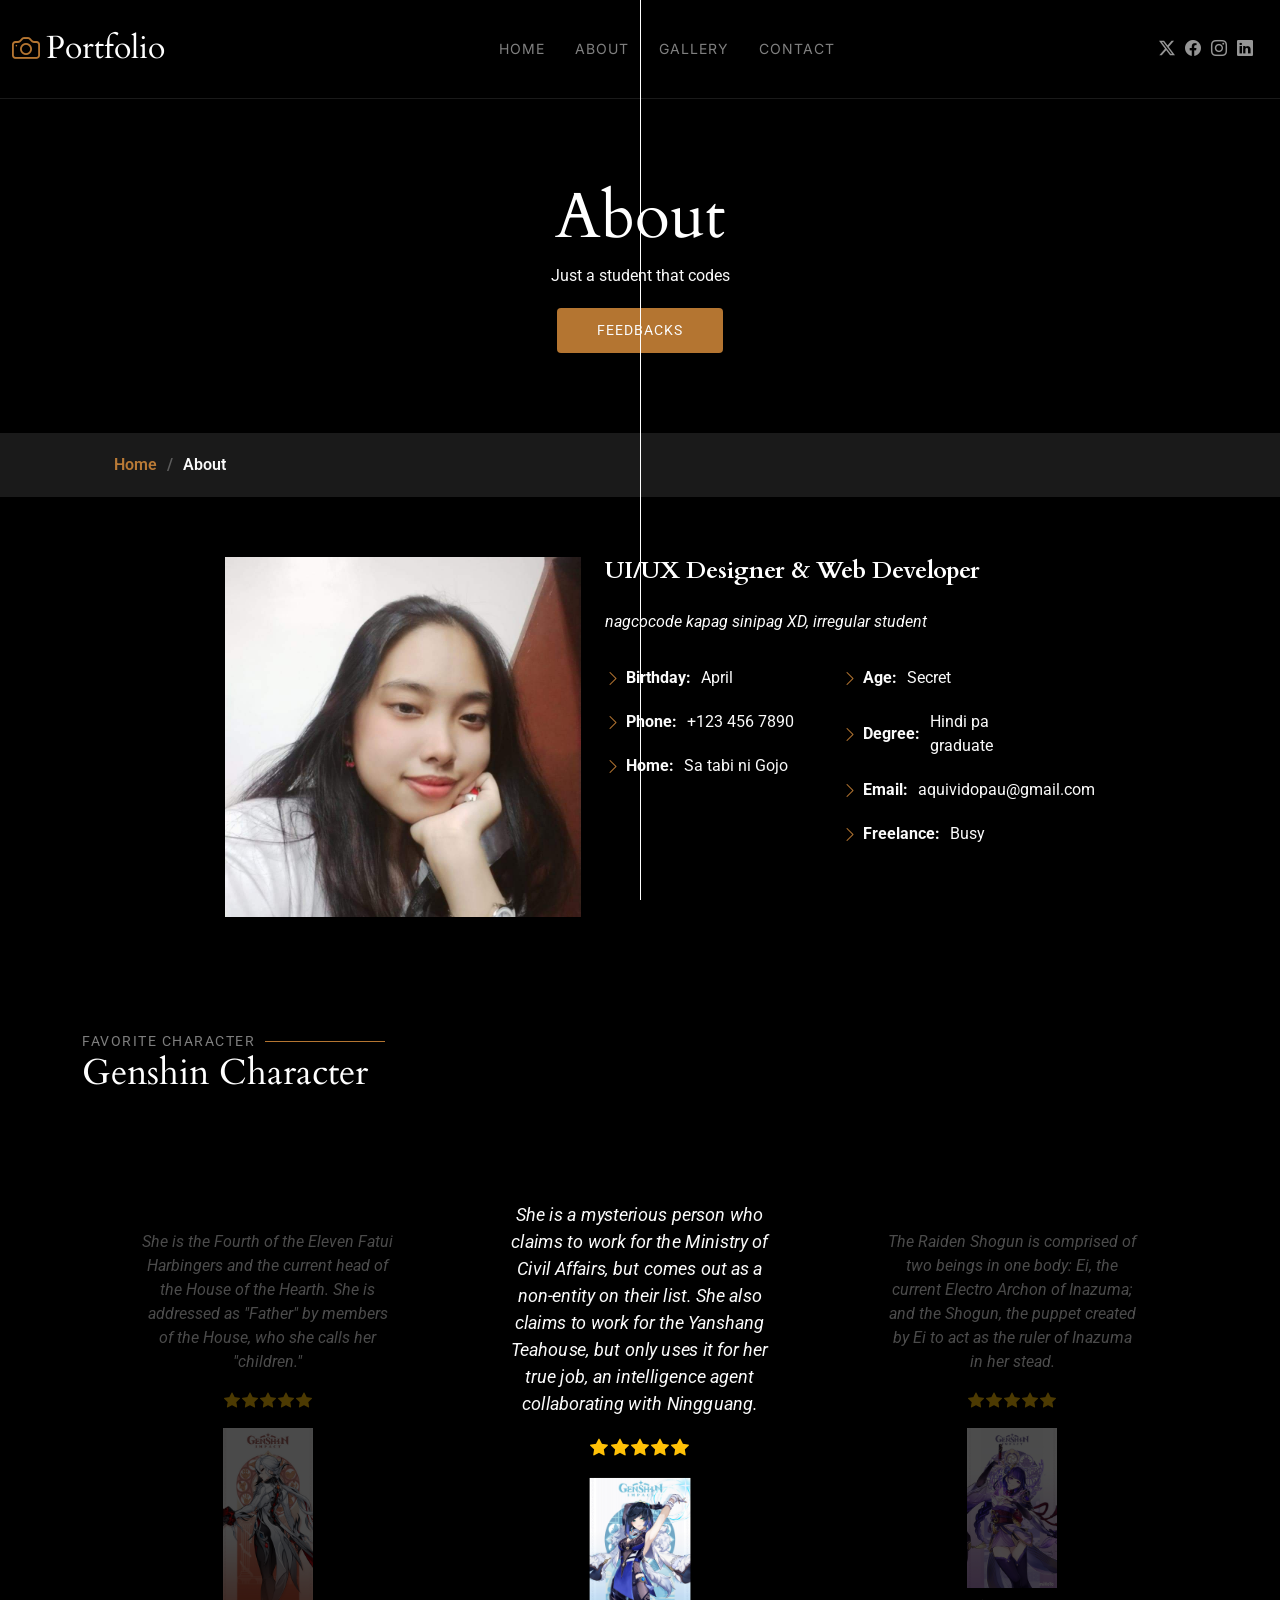
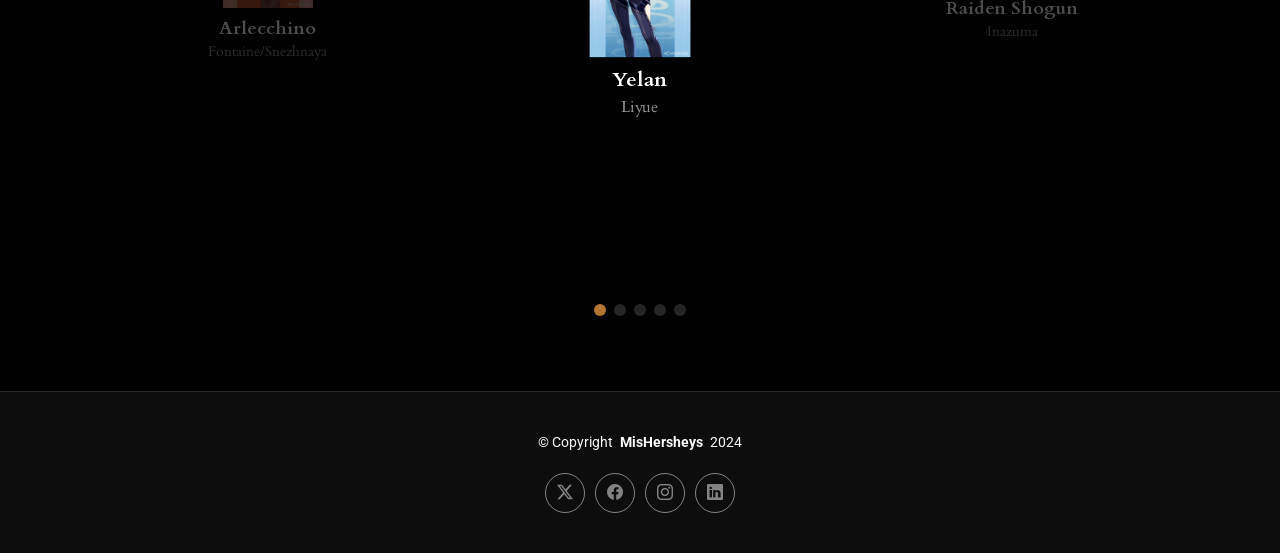
==== commit ee159346: "initial commit" ====
--- a/about.html
+++ b/about.html
@@ -37,14 +37,14 @@
   <header id="header" class="header d-flex align-items-center sticky-top">
     <div class="container-fluid position-relative d-flex align-items-center justify-content-between">
 
-      <a href="index.html" class="logo d-flex align-items-center me-auto me-xl-0">
+      <a href="home.html" class="logo d-flex align-items-center me-auto me-xl-0">
         <i class="bi bi-camera"></i>
         <h1 class="sitename">Portfolio</h1>
       </a>
 
       <nav id="navmenu" class="navmenu">
         <ul>
-          <li><a href="index.html">Home<br></a></li>
+          <li><a href="home.html">Home<br></a></li>
           <li><a href="about.html">About</a></li>
           <li><a href="gallery.html">Gallery</a></li>
           <li><a href="contact.html">Contact</a></li>
@@ -80,7 +80,7 @@
       <nav class="breadcrumbs">
         <div class="container">
           <ol>
-            <li><a href="index.html">Home</a></li>
+            <li><a href="home.html">Home</a></li>
             <li class="current">About</li>
           </ol>
         </div>
@@ -94,12 +94,12 @@
 
         <div class="row gy-4 justify-content-center">
           <div class="col-lg-4">
-            <img src="assets/img/jinni.jpg" class="img-fluid" alt="">
+            <img src="assets/img/jean.jpg" class="img-fluid" alt="">
           </div>
           <div class="col-lg-5 content">
             <h2>UI/UX Designer &amp; Web Developer</h2>
             <p class="fst-italic py-3">
-              nagcocode kapag sinipag XD
+              nagcocode kapag sinipag XD, irregular student
             </p>
             <div class="row">
               <div class="col-lg-6">
--- a/assets/css/main.css
+++ b/assets/css/main.css
@@ -1404,4 +1404,4 @@
 --------------------------------------------------------------*/
 .starter-section {
   /* Add your styles here */
-}+}
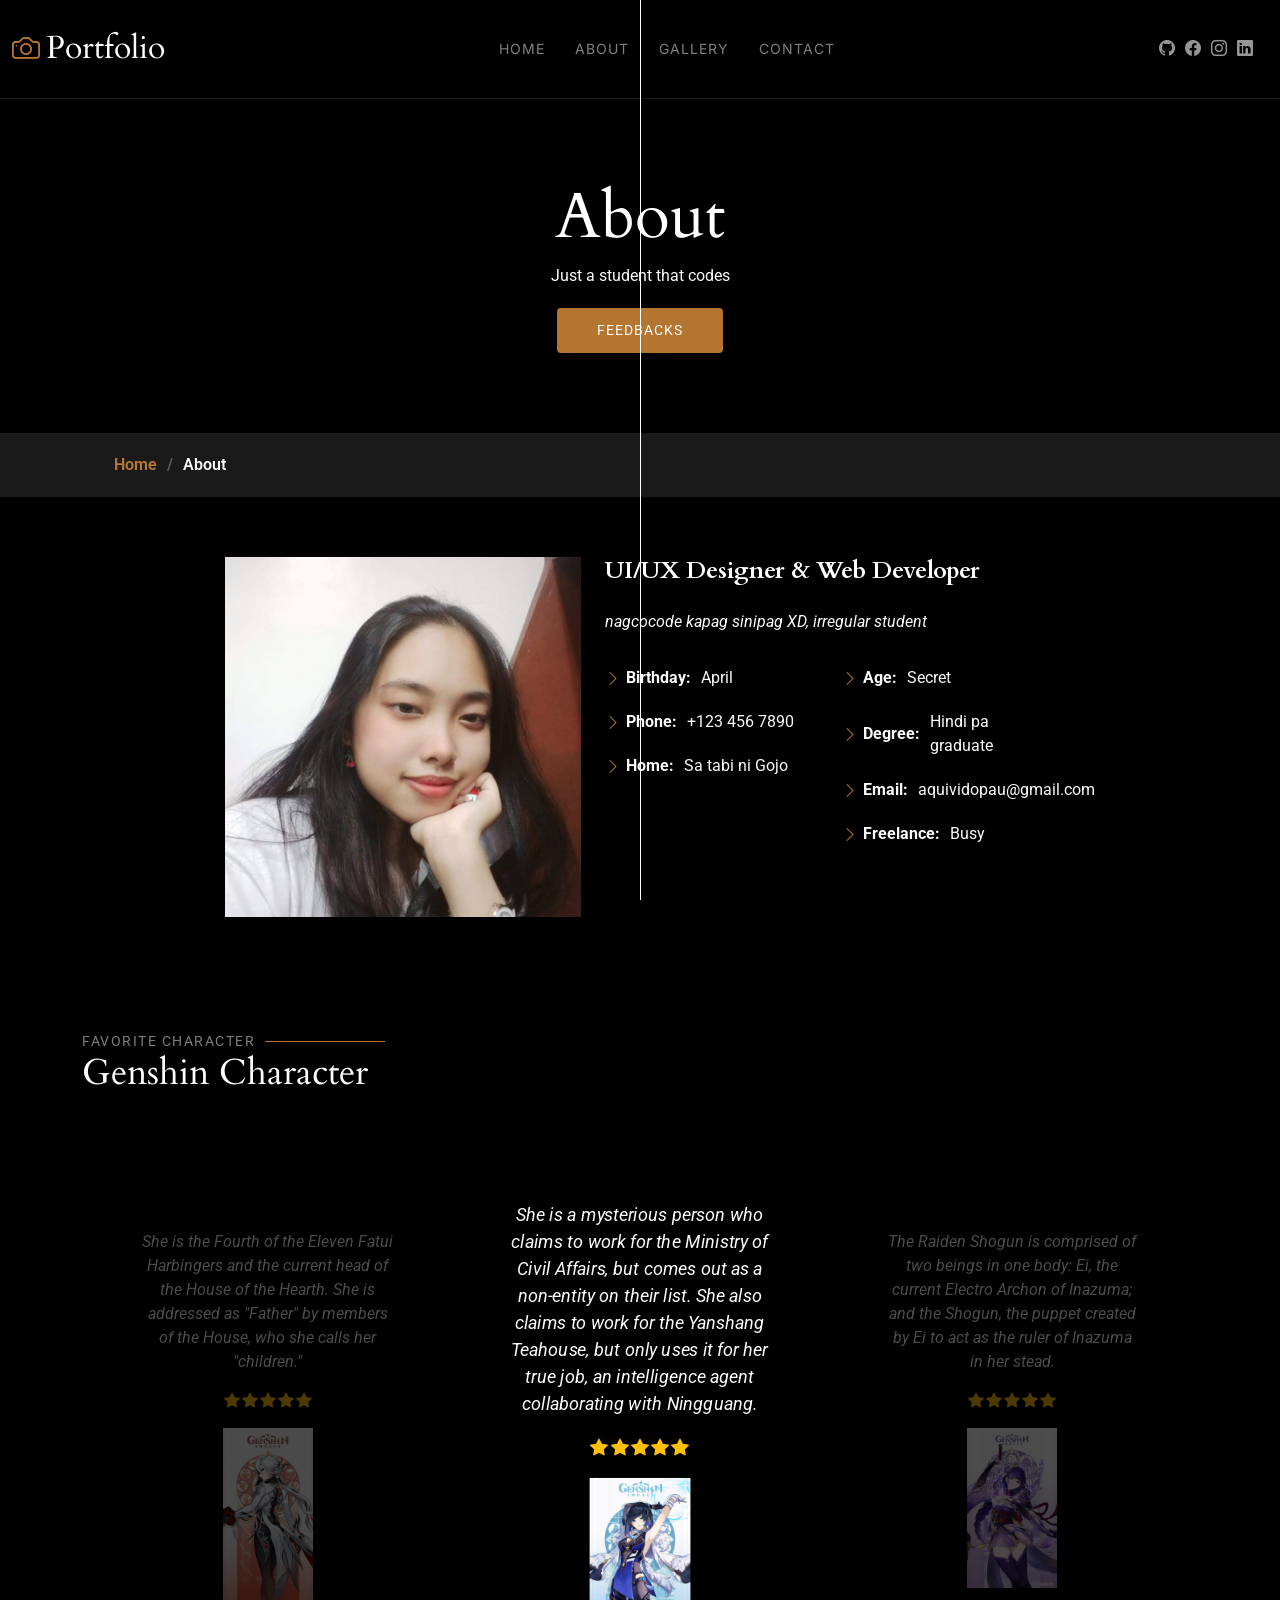
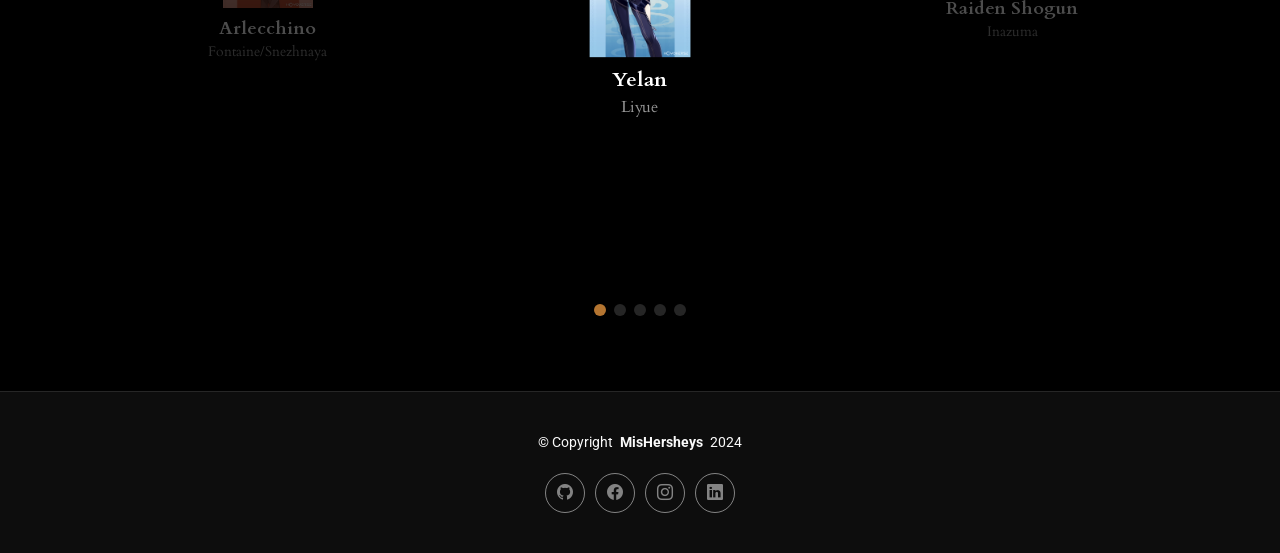
==== commit e3983d62: "initial commit" ====
--- a/about.html
+++ b/about.html
@@ -53,7 +53,7 @@
       </nav>
 
       <div class="header-social-links">
-        <a href="#" class="twitter"><i class="bi bi-twitter-x"></i></a>
+        <a href="#" class="github"><i class="bi bi-github"></i></a>
         <a href="#" class="facebook"><i class="bi bi-facebook"></i></a>
         <a href="#" class="instagram"><i class="bi bi-instagram"></i></a>
         <a href="#" class="linkedin"><i class="bi bi-linkedin"></i></a>
@@ -277,7 +277,7 @@
         <p>© <span>Copyright</span> <strong class="px-1 sitename">MisHersheys</strong> <span>2024</span></p>
       </div>
       <div class="social-links d-flex justify-content-center">
-        <a href=""><i class="bi bi-twitter-x"></i></a>
+        <a href=""><i class="bi bi-github"></i></a>
         <a href=""><i class="bi bi-facebook"></i></a>
         <a href=""><i class="bi bi-instagram"></i></a>
         <a href=""><i class="bi bi-linkedin"></i></a>
